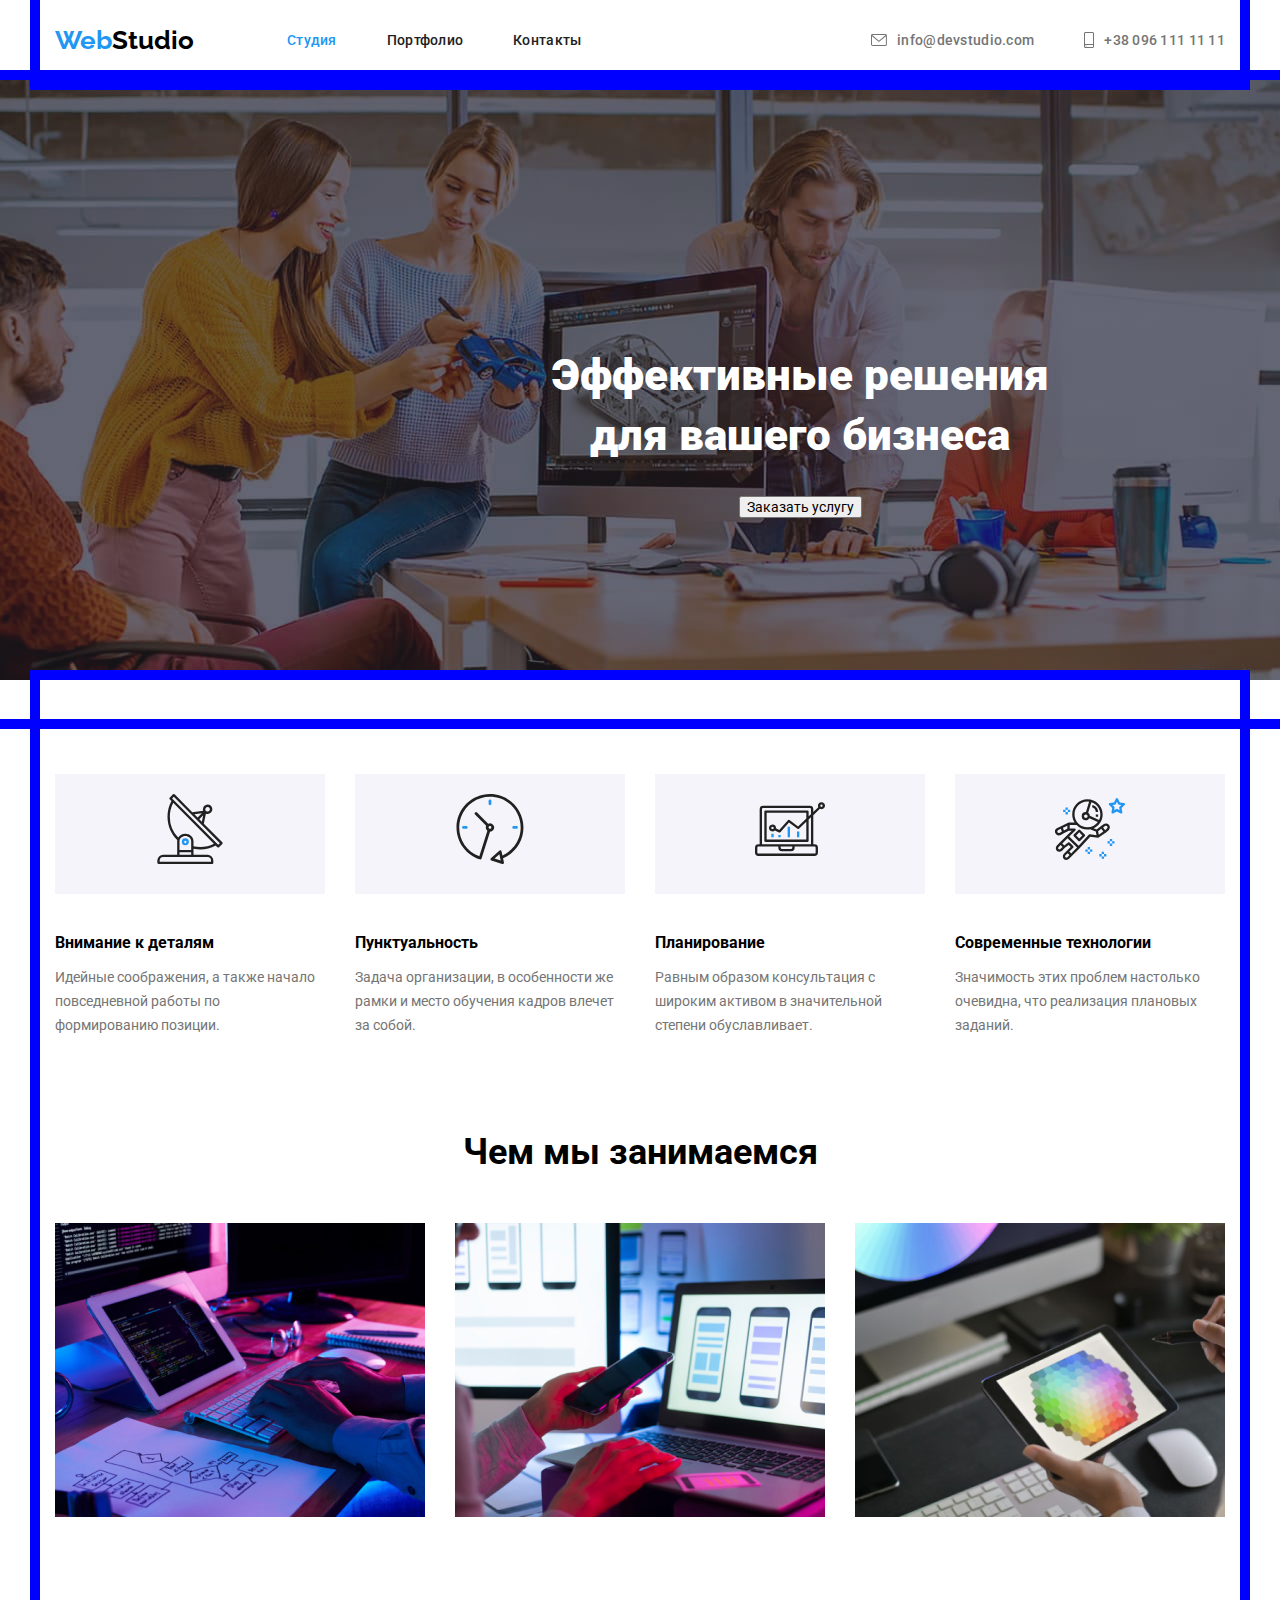
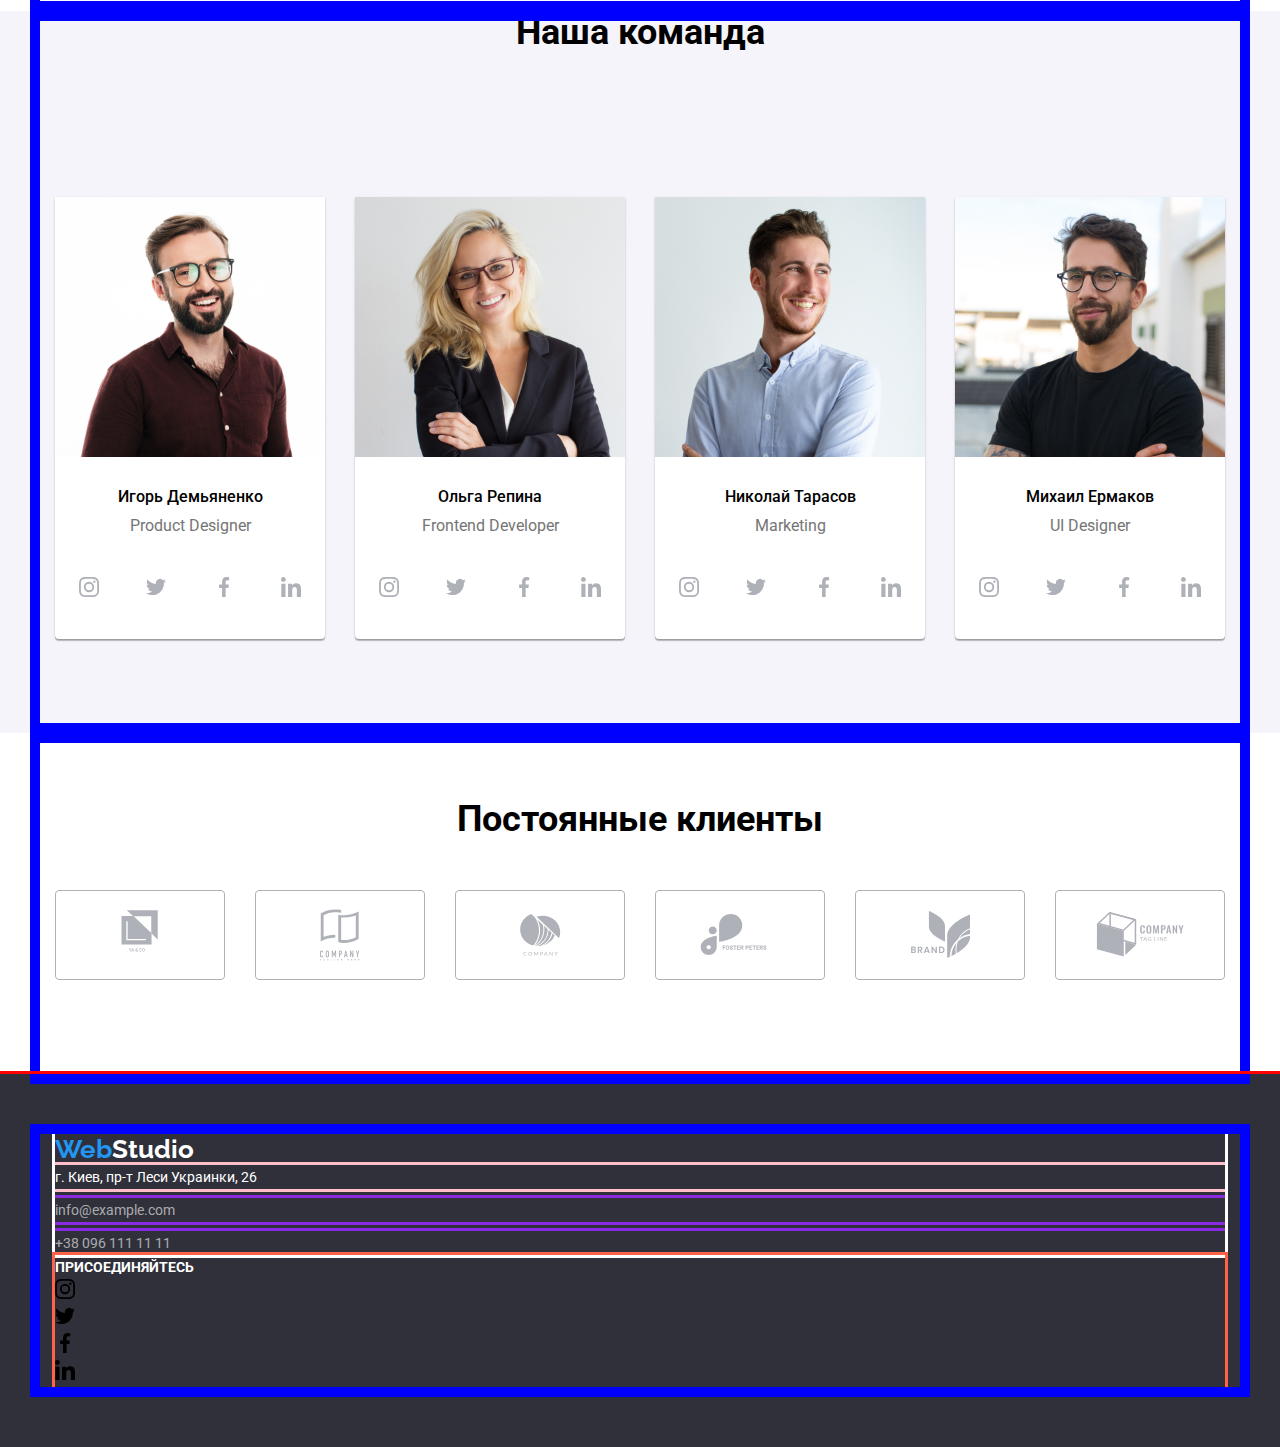
==== index.html @ 04e9a3bd "ДЗ№4" ====
<!DOCTYPE html>
<html lang="ru">
<head>
    <meta charset="UTF-8">
    <meta name="viewport" content="width=device-width, initial-scale=1.0">
    <title>Веб-студия</title>
    <link rel="stylesheet" href="./css/modern-normalize.css">
    <link rel="stylesheet" href="./css/styles.css">
    <link rel="stylesheet" href="./css/common.css">
    <link rel="preconnect" href="https://fonts.gstatic.com">
    <link href="https://fonts.googleapis.com/css2?family=Raleway:wght@700&family=Roboto:wght@400;500;700;900&display=swap"
        rel="stylesheet">
    
</head>
<body>
        <!--Хедер-->
     <header>
    
        <div class="container main-nav">
        <nav class= "site-nav">
            <a href="./index.html" class="logo"> <span class="logo-blue">Web</span><span class="logo-black">Studio</span> </a>
            
            <ul class="nav">
                <li class="nav-link"><a class="link-current" href="./index.html">Студия</a></li>
                <li class="nav-link"><a class="link" href="./portfolio.html">Портфолио</a></li>
                <li class="nav-link"><a class="link" href="#">Контакты</a></li>
            </ul>
        </nav>
        

        <ul class="auth-nav">
            
            <li class="nav-link">
                <a class="link link-svg" href="mailto:info@devstudio.com">
                    <svg class="nav-icons" width="16px" height="12px">
                        <use href="./img/sprite.svg#icon-envelope-h"></use>
                    </svg>
                    info@devstudio.com</a>
                </li>
                
            <li class="nav-link">
                <a class="link link-svg phone" href="tel:+380961111111">
                    <svg class="nav-icons" width="10px" height="16px">
                        <use href="./img/sprite.svg#icon-smartphone"></use>
                    </svg>
                    +38 096 111 11 11</a>
                </li>
       </ul>
        </div>
    
     </header>

     <main>
        <!--Герой-->
        <section class="hero-bcg">
        <div class="container hero ">
       
            <h1 class="hero-title">Эффективные решения <br>для вашего бизнеса</h1>
            <button class="btn-hero">Заказать услугу</button>
        </div>
        </section>

        <!--О нас-->
    <div class="container">
       <section class="section">

         <ul class="section-about" >
             <li class="about">
                 <a href="#">
                 <svg class="about-svg">
                    <use href="./img/sprite.svg#icon-antenna" width="70px" height="70px"></use>
                </svg>
                </a>
                
                 <h3 class="section-subtitle">Внимание к деталям</h3>
                 <p class="section-text">Идейные соображения, а также начало повседневной работы по формированию позиции.</p>
             </li>

             <li class="about" >
                 <a href="#">
                <svg class="about-svg">
                    <use href="./img/sprite.svg#icon-clock" width="70px" height="70px"></use>
                </svg>
                </a>
               
                 <h3 class="section-subtitle">Пунктуальность</h3>
                 <p class="section-text">Задача организации, в особенности же рамки и место обучения кадров влечет за собой.</p>
             </li>

             <li class="about">
                 <a href="#">
                <svg class="about-svg">
                    <use href="./img/sprite.svg#icon-diagram" width="70px" height="70px"></use>
                </svg>
                </a>
                
                 <h3 class="section-subtitle">Планирование</h3>
                 <p class="section-text">Равным образом консультация с широким активом в значительной степени обуславливает.</p>
             </li>
             
             <li class="about"> 
                 <a href="#">
                <svg class="about-svg">
                    <use href="./img/sprite.svg#icon-astronaut" width="70px" height="70px"></use>
                </svg>
                </a>
               
                 <h3 class="section-subtitle">Современные технологии</h3>
                 <p class="section-text">Значимость этих проблем настолько очевидна, что реализация плановых заданий.</p>
             </li>
         </ul>
        
         <h2  class="section-title">Чем мы занимаемся</h2>
         <ul class="section-img">
             <li class="section-card">
                 
             <img src="./img/img-1.jpg" alt="image" width="370">
           
            </li>

            <li class="section-card">
              
                <img src="./img/img-2.jpg" alt="image" width="370">
                
            </li>
            
            <li class="section-card" >
                
                <img src="./img/img-3.jpg" alt="image" width="370">
                
            </li>
         </ul>
        </section>
         </div>
  
        <!--Команда-->
    <div class="section-bcg">
    <div class="container">
       <section class="section">
         <h2 class="section-title" >Наша команда</h2>
         
         <ul class="section-team">
             <li class="section-cards">
                 
                 <div class="img-thumb">
                 <img src="./img/photo-1.jpg"  alt="photo" width="270">
                </div>

                <div class="card-content">
                 <h3 class="team">
                     Игорь Демьяненко</h3>
                 <p class="profession">Product Designer 
                    <ul class="social-networks">
                        <li class="social-links" aria-label="instagram">
                            <a href="#" class="social-contacts">
                            <svg class="icon-svg" width="20px" height="20px">
                                <use href="./img/sprite.svg#icon-instagram"></use>
                            </svg>
                            </a>
                        </li>

                        <li class="social-links" aria-label="twitter">
                            <a href="#" class="social-contacts">
                            <svg class="icon-svg" width="20px" height="20px">
                                <use href="./img/sprite.svg#icon-twitter"></use>
                            </svg>
                            </a>
                        </li>

                        <li  class="social-links" aria-label="facebook">
                            <a href="#" class="social-contacts">
                            <svg class="icon-svg" width="20px" height="20px">
                                <use href="./img/sprite.svg#icon-facebook"></use>
                            </svg>
                            </a>
                        </li>

                        <li  class="social-links" aria-label="linkedin">
                            <a href="#" class="social-contacts">
                            <svg class="icon-svg" width="20px" height="20px">
                                <use href="./img/sprite.svg#icon-linkedin"></use>
                            </svg>
                            </a>
                        </li>
                    </ul>
                 </p>
                
                </div>
             </li>
            <li class="section-cards">
                <div class="img-thumb">
                <img src="./img/photo-2.jpg" alt="photo" width="270">
                </div>

                <div class="card-content">
                <h3 class="team">Ольга Репина</h3>
                <p class="profession">Frontend Developer</p>
                 
                <ul class="social-networks">
                        <li class="social-links" aria-label="instagram">
                            <a href="#" class="social-contacts">
                            <svg class="icon-svg" width="20px" height="20px">
                                <use href="./img/sprite.svg#icon-instagram"></use>
                            </svg>
                            </a>
                        </li>

                        <li class="social-links" aria-label="twitter">
                            <a href="#" class="social-contacts">
                            <svg class="icon-svg" width="20px" height="20px">
                                <use href="./img/sprite.svg#icon-twitter"></use>
                            </svg>
                            </a>
                        </li>

                        <li  class="social-links" aria-label="facebook">
                            <a href="#" class="social-contacts">
                            <svg class="icon-svg" width="20px" height="20px">
                                <use href="./img/sprite.svg#icon-facebook"></use>
                            </svg>
                            </a>
                        </li>

                        <li  class="social-links" aria-label="linkedin">
                            <a href="#" class="social-contacts">
                            <svg class="icon-svg" width="20px" height="20px">
                                <use href="./img/sprite.svg#icon-linkedin"></use>
                            </svg>
                            </a>
                        </li>
                    </ul>
                </div>
            </li>

            <li class="section-cards">
                <div class="img-thumb">
                <img src="./img/photo-3.jpg" alt="photo" width="270">
                </div>

                <div class="card-content">
                <h3 class="team">Николай Тарасов</h3>
                <p class="profession">Marketing</p>
                  <ul class="social-networks">
                        <li class="social-links" aria-label="instagram">
                            <a href="#" class="social-contacts">
                            <svg class="icon-svg" width="20px" height="20px">
                                <use href="./img/sprite.svg#icon-instagram"></use>
                            </svg>
                            </a>
                        </li>

                        <li class="social-links" aria-label="twitter">
                            <a href="#" class="social-contacts">
                            <svg class="icon-svg" width="20px" height="20px">
                                <use href="./img/sprite.svg#icon-twitter"></use>
                            </svg>
                            </a>
                        </li>

                        <li  class="social-links" aria-label="facebook">
                            <a href="#" class="social-contacts">
                            <svg class="icon-svg" width="20px" height="20px">
                                <use href="./img/sprite.svg#icon-facebook"></use>
                            </svg>
                            </a>
                        </li>

                        <li  class="social-links" aria-label="linkedin">
                            <a href="#" class="social-contacts">
                            <svg class="icon-svg" width="20px" height="20px">
                                <use href="./img/sprite.svg#icon-linkedin"></use>
                            </svg>
                            </a>
                        </li>
                    </ul>
                </div>
            </li>

            <li class="section-cards">
                <div class="img-thumb">
                <img src="./img/photo-4.jpg" alt="photo" width="270">
                </div>

                <div class="card-content">
                <h3 class="team">Михаил Ермаков</h3>
                <p class="profession">UI Designer</p>
                  <ul class="social-networks">
                        <li class="social-links" aria-label="instagram">
                            <a href="#" class="social-contacts">
                            <svg class="icon-svg" width="20px" height="20px">
                                <use href="./img/sprite.svg#icon-instagram"></use>
                            </svg>
                            </a>
                        </li>

                        <li class="social-links" aria-label="twitter">
                            <a href="#" class="social-contacts">
                            <svg class="icon-svg" width="20px" height="20px">
                                <use href="./img/sprite.svg#icon-twitter"></use>
                            </svg>
                            </a>
                        </li>

                        <li  class="social-links" aria-label="facebook">
                            <a href="#" class="social-contacts">
                            <svg class="icon-svg" width="20px" height="20px">
                                <use href="./img/sprite.svg#icon-facebook"></use>
                            </svg>
                            </a>
                        </li>

                        <li  class="social-links" aria-label="linkedin">
                            <a href="#" class="social-contacts">
                            <svg class="icon-svg" width="20px" height="20px">
                                <use href="./img/sprite.svg#icon-linkedin"></use>
                            </svg>
                            </a>
                        </li>
                    </ul>
                </div>
            </li>
            
         </ul>
       </section>
    </div>
    </div>

        <!--Клиенты-->
    <div class="container">
        <section class="section-clients">
            <h2 class="section-title">Постоянные клиенты</h2>
            <ul class="clients-logo">

                <li class="clients-card">
                    <a href="#" class="clients-link">
                    <svg class="card-logo"  width="44px" height="49px"> 
                        <use href="./img/sprite.svg#icon-logo-1"></use>
                    </svg>
                    </a>
                </li>

                <li class="clients-card">
                    <a href="#" class="clients-link">
                    <svg class="card-logo"  width="40px" height="52px">
                        <use href="./img/sprite.svg#icon-logo-2"></use>
                    </svg>
                    </a>
                </li>

                <li class="clients-card">
                    <a href="#" class="clients-link">
                    <svg class="card-logo"  width="41px" height="42px">
                        <use href="./img/sprite.svg#icon-logo-3"></use>
                    </svg>
                    </a>
                </li>

                <li class="clients-card">
                    <a href="#" class="clients-link">
                    <svg class="card-logo"  width="80px" height="42px">
                        <use href="./img/sprite.svg#icon-logo-4"></use>
                    </svg>
                    </a>
                </li>

                <li class="clients-card"> 
                    <a href="#" class="clients-link">
                    <svg class="card-logo"  width="59px" height="47px">
                        <use href="./img/sprite.svg#icon-logo-5"></use>
                    </svg>
                    </a>
                </li>

                <li class="clients-card">
                    <a href="#" class="clients-link">
                    <svg class="card-logo" width="89px" height="45px">
                        <use href="./img/sprite.svg#icon-logo-6" ></use> 
                    </svg>
                    </a>
                </li>
            </ul>

        
           
        </section>
    </div>
    
    </main>
    
    <footer>
        <div class="footer">
        <div class="container ">
        <div  class="footer-contacts">
        <span class="footer-logo">
            <a class="logo" href="./index.html"><span class="logo-blue">Web</span><span class="logo-white">Studio</span></a>
        </span>
        <address class="address">
            <p class="address-text">г. Киев, пр-т Леси Украинки, 26</p>
            <ul class="footer-address">
                <li class="mail"><a class="address-link" href="mailto:info@example.com">info@example.com</a></li>
                <li><a class="address-link" href="tel:+380991111111">+38 096 111 11 11</a></li>
            </ul>
        </address>
        </div>
        
        <div class="footer-social-links">
        <b class="footer-title" >ПРИСОЕДИНЯЙТЕСЬ</b>
        <ul >
            <li class=>
                <a href="#">
                <svg class="card-logo" width="20px" height="20px">
                    <use href="./img/sprite.svg#icon-instagram"></use>
                </svg>
                </a>
            </li>
            <li class=>
                <a href="#" >
                <svg class="card-logo" width="20px" height="20px">
                    <use href="./img/sprite.svg#icon-twitter"></use>
                </svg>
                </a>
            </li>
            <li class="footer-links">
                <a href="#" >
                <svg class="card-logo" width="20px" height="20px">
                    <use href="./img/sprite.svg#icon-facebook"></use>
                </svg>
                </a>
            </li>
            <li>
                <a href="#" >
                <svg class="card-logo" width="20px" height="20px"> 
                    <use href="./img/sprite.svg#icon-linkedin" ></use>
                </svg>
                </a>
            </li>
        </ul>
        </div>
        </div>
        </div>
    </footer>
</body>
</html>
---- css/styles.css ----
html {
  box-sizing: border-box;
}

*,
*::before,
*::after {
  box-sizing: border-box;
}

.container {
  width: 1200px;
  padding-left: 15px;
  padding-right: 15px;
  margin-left: auto;
  margin-right: auto;
}

/*Хедер*/
.phone {
  text-align: center;
}

.nav-icons {
  margin-right: 10px;
  fill: currentColor;
}

.nav {
  display: flex;
}

.site-nav {
  display: flex;
  align-items: center;
}

.main-nav {
  display: flex;
}

.nav .nav-link + .nav-link {
  margin-left: 50px;
}

.auth-nav {
  display: flex;
  align-items: center;
  margin-left: auto;
}

.line {
  border-bottom: 1px solid var(--border-line);
}

.auth-nav .nav-link + .nav-link {
  margin-left: 50px;
}

.link.link-svg {
  display: flex;
  align-items: center;
}

/*Иконки ссылок навигации*/

/*Шрифты*/
body {
  font-family: "Roboto", sans-serif;
  font-size: 14px;
  font-weight: 400;
  line-height: 24px;
  margin: 0;
}

.logo {
  font-family: "Raleway", sans-serif;
  font-weight: bold;
  font-size: 26px;
  line-height: 31px;
  margin-right: 93px;
}

.logo .logo-blue {
  color: var(--text-blue);
}

.logo .logo-white {
  color: var(--text-white);
}

.logo .logo-black {
  color: var(--text-black);
}

/*ссылки, кнопки/main*/

.link,
.link-current {
  display: block;
  padding-top: 32px;
  padding-bottom: 32px;

  color: var(--text-dark-gray);
  font-weight: 500;

  font-size: 14px;
  line-height: 16px;
  letter-spacing: 0.02em;
}

.link:hover,
.link:focus,
.link-current {
  color: var(--text-blue);
}

.link-svg {
  color: var(--text-gray);
}

.hero {
  width: 1600px;
  text-align: center;
  padding-top: 200px;
  padding-bottom: 200px;
}

.hero-bcg {
  height: 600px;
  max-width: 1600px;
  margin-left: auto;
  margin-right: auto;
  background-color: var(--background);
  background-image: linear-gradient(
      to right,
      rgba(47, 48, 58, 0.4),
      rgba(47, 48, 58, 0.4)
    ),
    url(../img/Img-hero.jpg);
  background-repeat: no-repeat;
  background-position: center;
  background-size: cover;
}

/*Заголовки секций*/

.hero .hero-title {
  color: var(--text-white);
  margin-top: 0;
  padding-top: 65px;
  font-weight: 900;
  font-size: 44px;
  line-height: 60px;
  margin-bottom: var(--value-margin);
}

/*О нас*/

.about-svg {
  padding: 20px 100px;
  margin-bottom: 30px;
  width: 270px;
  height: 120px;
  background-color: var(--section-bcg);
}

.section-about {
  display: flex;
  flex-wrap: wrap;
  margin-left: calc(-1 * var(--value-margin));

  padding-top: 94px;
  padding-bottom: 94px;
}

.section-about > .about {
  flex-basis: calc(100% / 4 - var(--value-margin));
  margin-left: var(--value-margin);
  display: inline-block;
}

.section-img {
  display: flex;
  flex-wrap: wrap;
  margin-left: calc(-1 * var(--value-margin));
  padding-bottom: 94px;
}

.section-img > .section-card {
  flex-basis: calc(100% / 3 - var(--value-margin));
  margin-left: 30px;
}

.section-title {
  color: var(--text-black);
  margin-top: 0;
  margin-bottom: 50px;

  font-weight: bold;
  font-size: 36px;
  line-height: 42px;
  text-align: center;
}

.img-thumb {
  margin-bottom: 30px;
}

.section .section-subtitle .footer-subtitle {
  color: var(--text-dark-gray);
  margin-top: 0;
  margin-bottom: 10px;

  font-weight: bold;
  font-size: 14px;
  line-height: 16px;
}

.section .section-text {
  color: var(--text-gray);
  margin-top: 0;
  margin-bottom: 0;
}

/*Герой*/

.hero {
  width: 1600px;
  text-align: center;
}

.hero-bcg {
  height: 600px;
  max-width: 1600px;
  margin-left: auto;
  margin-right: auto;
  background-color: var(--background);
  background-image: linear-gradient(
      to right,
      rgba(47, 48, 58, 0.4),
      rgba(47, 48, 58, 0.4)
    ),
    url(../img/Img-hero.jpg);
  background-repeat: no-repeat;
  background-position: center;
  background-size: cover;
}

/*Команда*/

.profession {
  display: block;
}

.section-bcg {
  background-color: var(--section-bcg);
}

.section-team {
  padding-top: 94px;
  margin: 0;
  display: flex;
  flex-wrap: wrap;
  padding-bottom: 94px;

  margin-left: calc(-1 * var(--indent-card));
}

.section-team > .section-cards {
  flex-basis: calc(100% / 4 - var(--indent-card));
  margin-left: var(--indent-card);
  box-shadow: 0px 1px 3px rgba(0, 0, 0, 0.12), 0px 1px 1px rgba(0, 0, 0, 0.14),
    0px 2px 1px rgba(0, 0, 0, 0.2);
  background: var(--bcg-white);

  border-radius: 0px 0px 4px 4px;
}

.team {
  color: var(--text-black);
  margin-top: 0;
  margin-bottom: 10px;

  font-weight: 500;
  font-size: 16px;
  line-height: 19px;
}

.profession {
  color: var(--text-gray);
  margin-top: 0;
  margin-bottom: 30px;

  font-weight: normal;
  font-size: 16px;
  line-height: 19px;
}

.card-content {
  text-align: center;
}

.social-networks {
  padding-bottom: 30px;
  margin: auto;
  list-style: none;
  display: flex;
}

.social-links {
  display: block;
  margin: auto;
  width: 44px;
  height: 44px;
}

.social-contacts {
  display: flex;
  justify-content: center;
  align-items: center;
  width: 44px;
  height: 44px;
  color: var(--border-logo);
}

.social-contacts:hover,
.social-contacts:focus {
  background-color: var(--btn-blue);
  color: var(--text-white);
  border-radius: 50%;
}

.icon-svg {
  fill: currentColor;
}

.icon-svg:hover,
.icon-svg:focus {
  fill: var(--text-white);
}

/*Клиенты*/
.section-clients .section-title {
  padding-top: 65px;
}

.clients-logo .clients-card + .clients-card {
  margin-left: 30px;
}

.clients-logo {
  padding: 0;
  margin: 0;
  list-style: none;
  display: flex;
  justify-content: center;
  padding-bottom: 94px;
}

.clients-link {
  display: flex;
  justify-content: center;
  align-items: center;
  width: 170px;
  height: 90px;
  box-sizing: border-box;
  fill: var(--border-logo);
  border: solid 1px var(--border-logo);
  border-radius: 4px;
}

.clients-link:hover,
.clients-link:focus {
  fill: var(--btn-blue);
  border: solid 1px var(--btn-blue);
}

/*Портфолио*/
.visually-hidden {
  position: absolute;
  width: 1px;
  height: 1px;
  margin: -1px;
  border: 0;
  padding: 0;

  white-space: nowrap;
  clip-path: inset(100%);
  clip: rect(0 0 0 0);
  overflow: hidden;
}

.buttons {
  text-align: center;
  padding-top: 94px;
  margin-bottom: 50px;
  font-weight: 500;
  font-size: 16px;
  line-height: 26px;
}

.buttons .btn-text {
  color: var(--text-dark-gray);
  border: none;
  background: none;
  outline: none;
  padding: 6px 22px;
  border-radius: 4px;
}

.buttons .item {
  text-decoration: none;
  color: var(--text-white);
  background-color: var(--border-card);
  border: none;
  display: inline-block;

  border-radius: 4px;
}

.buttons .item + .item {
  margin-left: 8px;
}

.btn-text:hover,
.btn-text:focus {
  color: var(--text-white);
  background-color: var(--btn-blue);
}

.item:hover,
.item:focus {
  background-color: var(--btn-blue);
}

.projects {
  padding-bottom: 94px;
  margin: 0;
  display: flex;
  flex-wrap: wrap;

  margin-left: calc(-1 * var(--indent-card));
  margin-top: calc(-1 * var(--indent-card));
}

.projects > .card {
  flex-basis: calc(100% / 3 - var(--indent-card));
  margin-left: var(--indent-card);
  margin-top: var(--indent-card);
  border: 1px solid var(--border-card);
  background: var(--bcg-white);
}

.card-thumb {
  margin-bottom: 20px;
}

.card-text {
  padding: 20px 24px;
}

.projects .projects-title {
  color: var(--text-dark-gray);
  margin-top: 0;
  margin-bottom: 4px;

  font-weight: bold;
  font-size: 18px;
  line-height: 36px;
}

.projects .projects-text {
  font-weight: normal;
  font-size: 16px;
  line-height: 30px;
  color: var(--text-gray);
}

/*Подвал*/

.container {
  outline: 10px solid blue;
}

.footer-container {
  outline: solid yellow;
}

.footer-title {
  font-style: normal;
  font-weight: bold;
  font-size: 14px;
  line-height: 16px;
  color: var(--text-white);
}

.footer {
  padding: 60px 0;
  background-color: var(--background);
  outline: solid red;
}

.footer-contacts {
  outline: solid white;
}

.footer-logo {
  padding-bottom: 20px;

  outline: solid greenyellow;
}

.address .address-link {
  color: var(--text-white-op06);

  outline: solid blueviolet;
}

.address .address-text {
  color: var(--text-white);

  outline: solid pink;
}

.mail {
  margin: 9px 0;
}

.footer-social-links {
  outline: solid tomato;
}
---- css/common.css ----
:root {
  /*Цвет текста*/

  --text-blue: rgba(33, 150, 243, 1);

  --text-black: rgba(0, 0, 0, 1);
  --text-dark-gray: rgba(33, 33, 33, 1);
  --text-gray: rgba(117, 117, 117, 1);

  --text-white: rgba(255, 255, 255, 1);
  --text-white-op06: rgba(255, 255, 255, 0.6);

  /*Цвет фона*/

  --btn-blue: rgba(33, 150, 243, 1);

  --btn-white: rgba(245, 244, 250, 1);
  --background: rgba(47, 48, 58, 1);
  --section-bcg: rgba(245, 244, 250, 1);
  --bcg-white: rgba(255, 255, 255, 1);

  /*Портфолио|Сетка*/

  --indent-card: 30px;
  --border-card: rgba(238, 238, 238, 1);
  --border-line: rgba(236, 236, 236, 1);

  /*Главная|Сетки*/

  --value-margin: 30px;

  /*Клиенты*/
  --border-logo: rgba(175, 177, 184, 1);
}
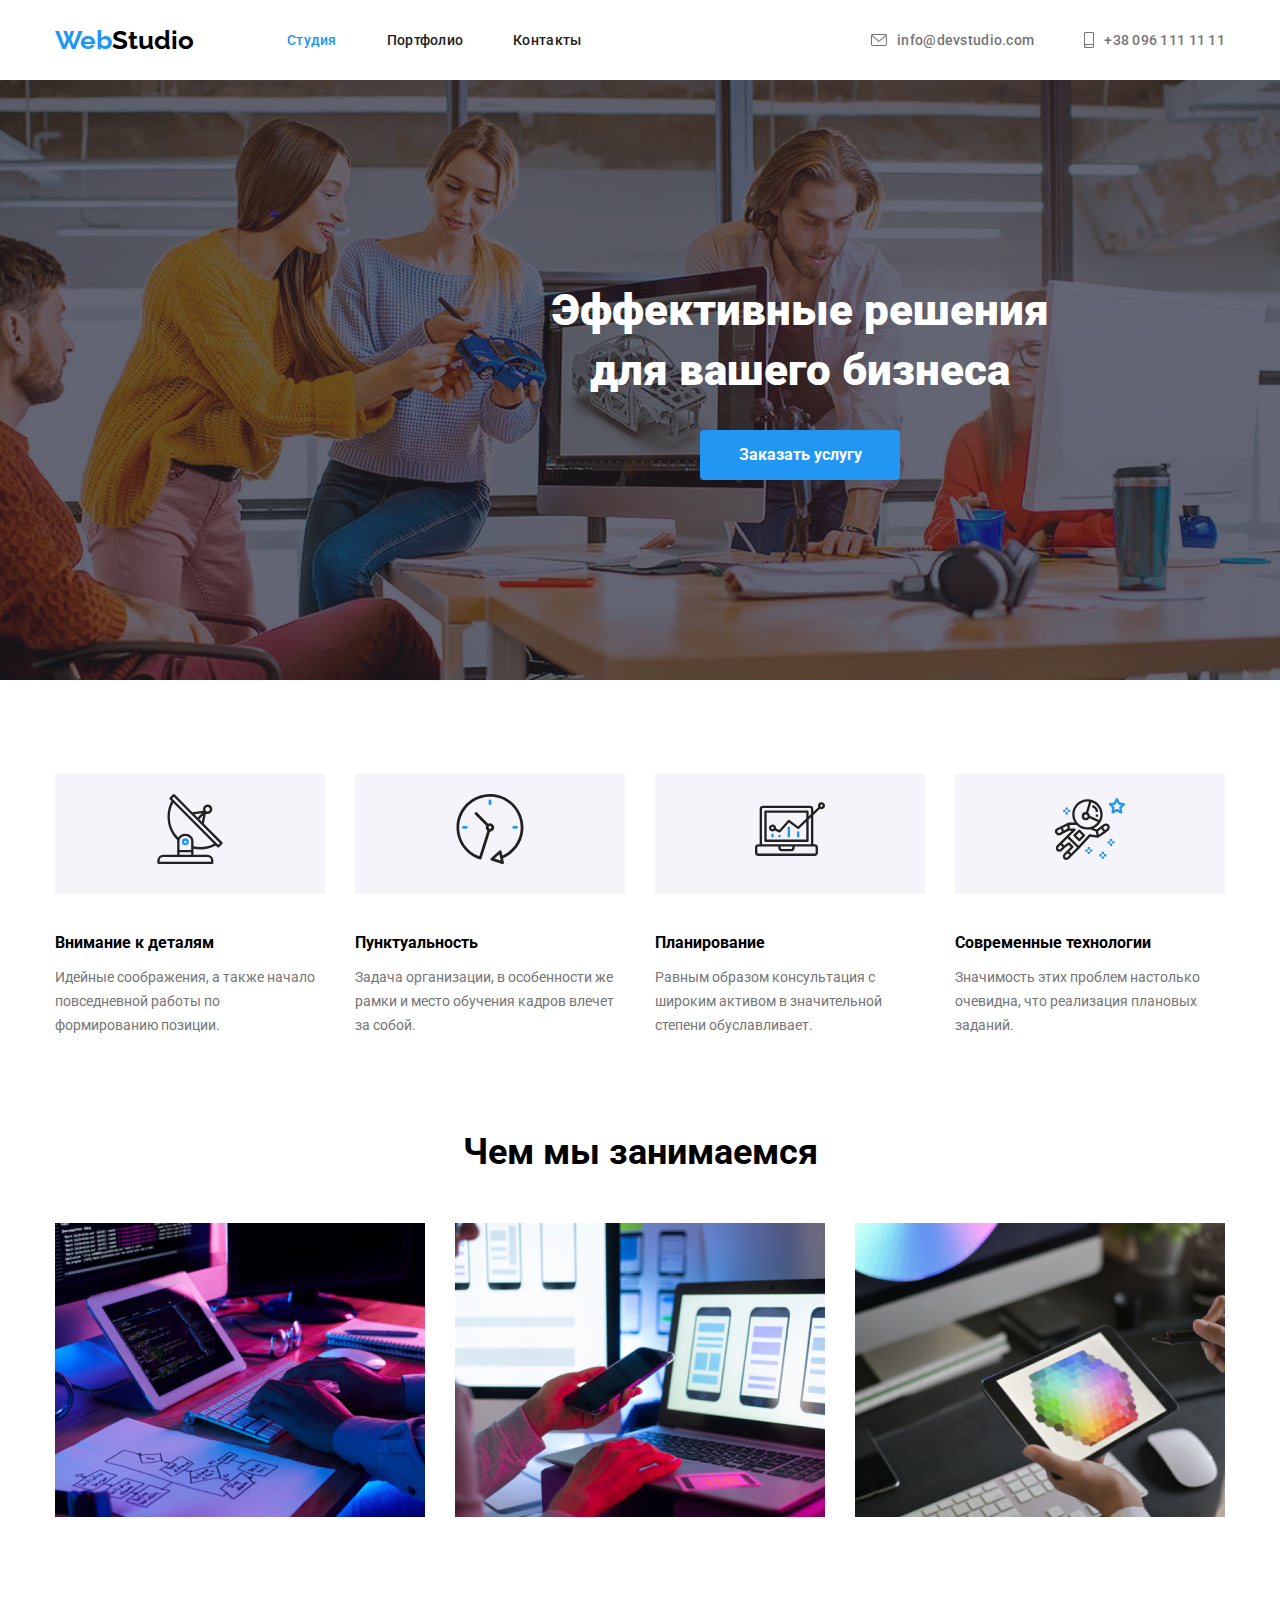
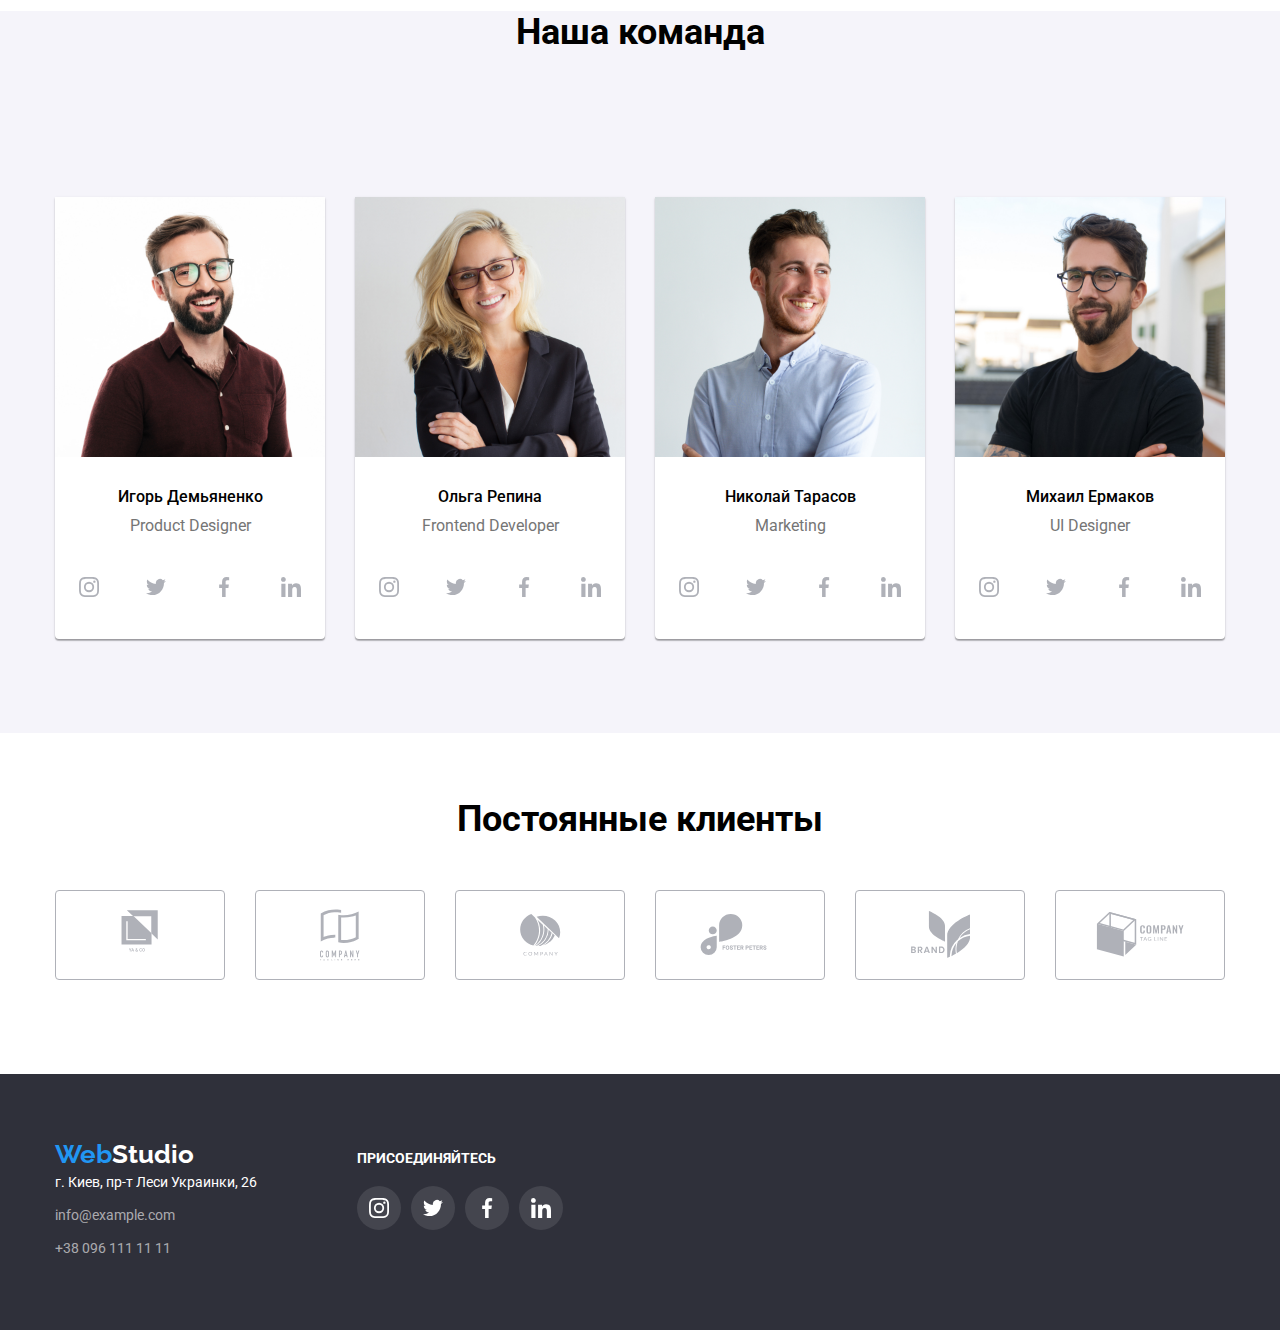
==== commit 3eb3e862: "Закончила Футер" ====
--- a/index.html
+++ b/index.html
@@ -389,7 +389,7 @@
     
     <footer>
         <div class="footer">
-        <div class="container ">
+        <div class="container footer-container">
         <div  class="footer-contacts">
         <span class="footer-logo">
             <a class="logo" href="./index.html"><span class="logo-blue">Web</span><span class="logo-white">Studio</span></a>
@@ -405,31 +405,31 @@
         
         <div class="footer-social-links">
         <b class="footer-title" >ПРИСОЕДИНЯЙТЕСЬ</b>
-        <ul >
-            <li class=>
-                <a href="#">
-                <svg class="card-logo" width="20px" height="20px">
+        <ul class="footer-svg">
+            <li class="f-link">
+                <a href="#" class="footer-links">
+                <svg class="footer-card" width="20px" height="20px">
                     <use href="./img/sprite.svg#icon-instagram"></use>
                 </svg>
                 </a>
             </li>
-            <li class=>
-                <a href="#" >
-                <svg class="card-logo" width="20px" height="20px">
+            <li class="f-link">
+                <a href="#" class="footer-links">
+                <svg class="footer-card" width="20px" height="20px">
                     <use href="./img/sprite.svg#icon-twitter"></use>
                 </svg>
                 </a>
             </li>
-            <li class="footer-links">
-                <a href="#" >
-                <svg class="card-logo" width="20px" height="20px">
+            <li class="f-link">
+                <a href="#" class="footer-links">
+                <svg class="footer-card" width="20px" height="20px">
                     <use href="./img/sprite.svg#icon-facebook"></use>
                 </svg>
                 </a>
             </li>
-            <li>
-                <a href="#" >
-                <svg class="card-logo" width="20px" height="20px"> 
+            <li class="f-link">
+                <a href="#" class="footer-links">
+                <svg class="footer-card" width="20px" height="20px"> 
                     <use href="./img/sprite.svg#icon-linkedin" ></use>
                 </svg>
                 </a>
--- a/css/styles.css
+++ b/css/styles.css
@@ -119,11 +119,13 @@
   color: var(--text-gray);
 }
 
+/*Герой*/
+
 .hero {
   width: 1600px;
+  height: 600px;
   text-align: center;
   padding-top: 200px;
-  padding-bottom: 200px;
 }
 
 .hero-bcg {
@@ -143,12 +145,26 @@
   background-size: cover;
 }
 
+.btn-hero {
+  display: inline-block;
+  border-radius: 4px;
+  padding: 10px 32px;
+  min-width: 200px;
+  min-height: 50px;
+
+  color: var(--text-white);
+  background-color: var(--btn-blue);
+  border: none;
+  font-size: 16px;
+  font-weight: 700;
+  line-height: 30px;
+}
+
 /*Заголовки секций*/
 
 .hero .hero-title {
   color: var(--text-white);
   margin-top: 0;
-  padding-top: 65px;
   font-weight: 900;
   font-size: 44px;
   line-height: 60px;
@@ -221,30 +237,6 @@
   color: var(--text-gray);
   margin-top: 0;
   margin-bottom: 0;
-}
-
-/*Герой*/
-
-.hero {
-  width: 1600px;
-  text-align: center;
-}
-
-.hero-bcg {
-  height: 600px;
-  max-width: 1600px;
-  margin-left: auto;
-  margin-right: auto;
-  background-color: var(--background);
-  background-image: linear-gradient(
-      to right,
-      rgba(47, 48, 58, 0.4),
-      rgba(47, 48, 58, 0.4)
-    ),
-    url(../img/Img-hero.jpg);
-  background-repeat: no-repeat;
-  background-position: center;
-  background-size: cover;
 }
 
 /*Команда*/
@@ -478,55 +470,80 @@
 }
 
 /*Подвал*/
-
-.container {
-  outline: 10px solid blue;
-}
-
-.footer-container {
-  outline: solid yellow;
+.footer-logo .logo {
+  padding-top: 60px;
 }
 
 .footer-title {
+  display: inline-block;
   font-style: normal;
   font-weight: bold;
   font-size: 14px;
   line-height: 16px;
+  margin-bottom: 20px;
   color: var(--text-white);
 }
 
 .footer {
-  padding: 60px 0;
   background-color: var(--background);
-  outline: solid red;
 }
 
 .footer-contacts {
-  outline: solid white;
+  display: inline-block;
 }
 
 .footer-logo {
   padding-bottom: 20px;
-
-  outline: solid greenyellow;
 }
 
 .address .address-link {
   color: var(--text-white-op06);
-
-  outline: solid blueviolet;
 }
 
 .address .address-text {
   color: var(--text-white);
-
-  outline: solid pink;
 }
 
 .mail {
   margin: 9px 0;
 }
 
+.footer-svg {
+  display: flex;
+  align-items: center;
+}
+
 .footer-social-links {
-  outline: solid tomato;
-}
+  display: inline-block;
+  margin-left: 70px;
+  padding-top: 72px;
+  padding-bottom: 100px;
+}
+
+.footer-links {
+  display: flex;
+  justify-content: center;
+  align-items: center;
+  width: 44px;
+  height: 44px;
+  background-color: var(--bcg-links);
+  border-radius: 50%;
+}
+
+.footer-links:focus,
+.footer-links:hover {
+  background-color: var(--btn-blue);
+}
+
+.footer-card {
+  fill: var(--text-white);
+}
+
+.footer-container {
+  display: flex;
+  align-items: baseline;
+}
+
+.footer-svg .f-link + .f-link {
+  margin-left: 10px;
+}
--- a/css/common.css
+++ b/css/common.css
@@ -18,6 +18,7 @@
   --background: rgba(47, 48, 58, 1);
   --section-bcg: rgba(245, 244, 250, 1);
   --bcg-white: rgba(255, 255, 255, 1);
+  --bcg-links: rgba(255, 255, 255, 0.1);
 
   /*Портфолио|Сетка*/
 
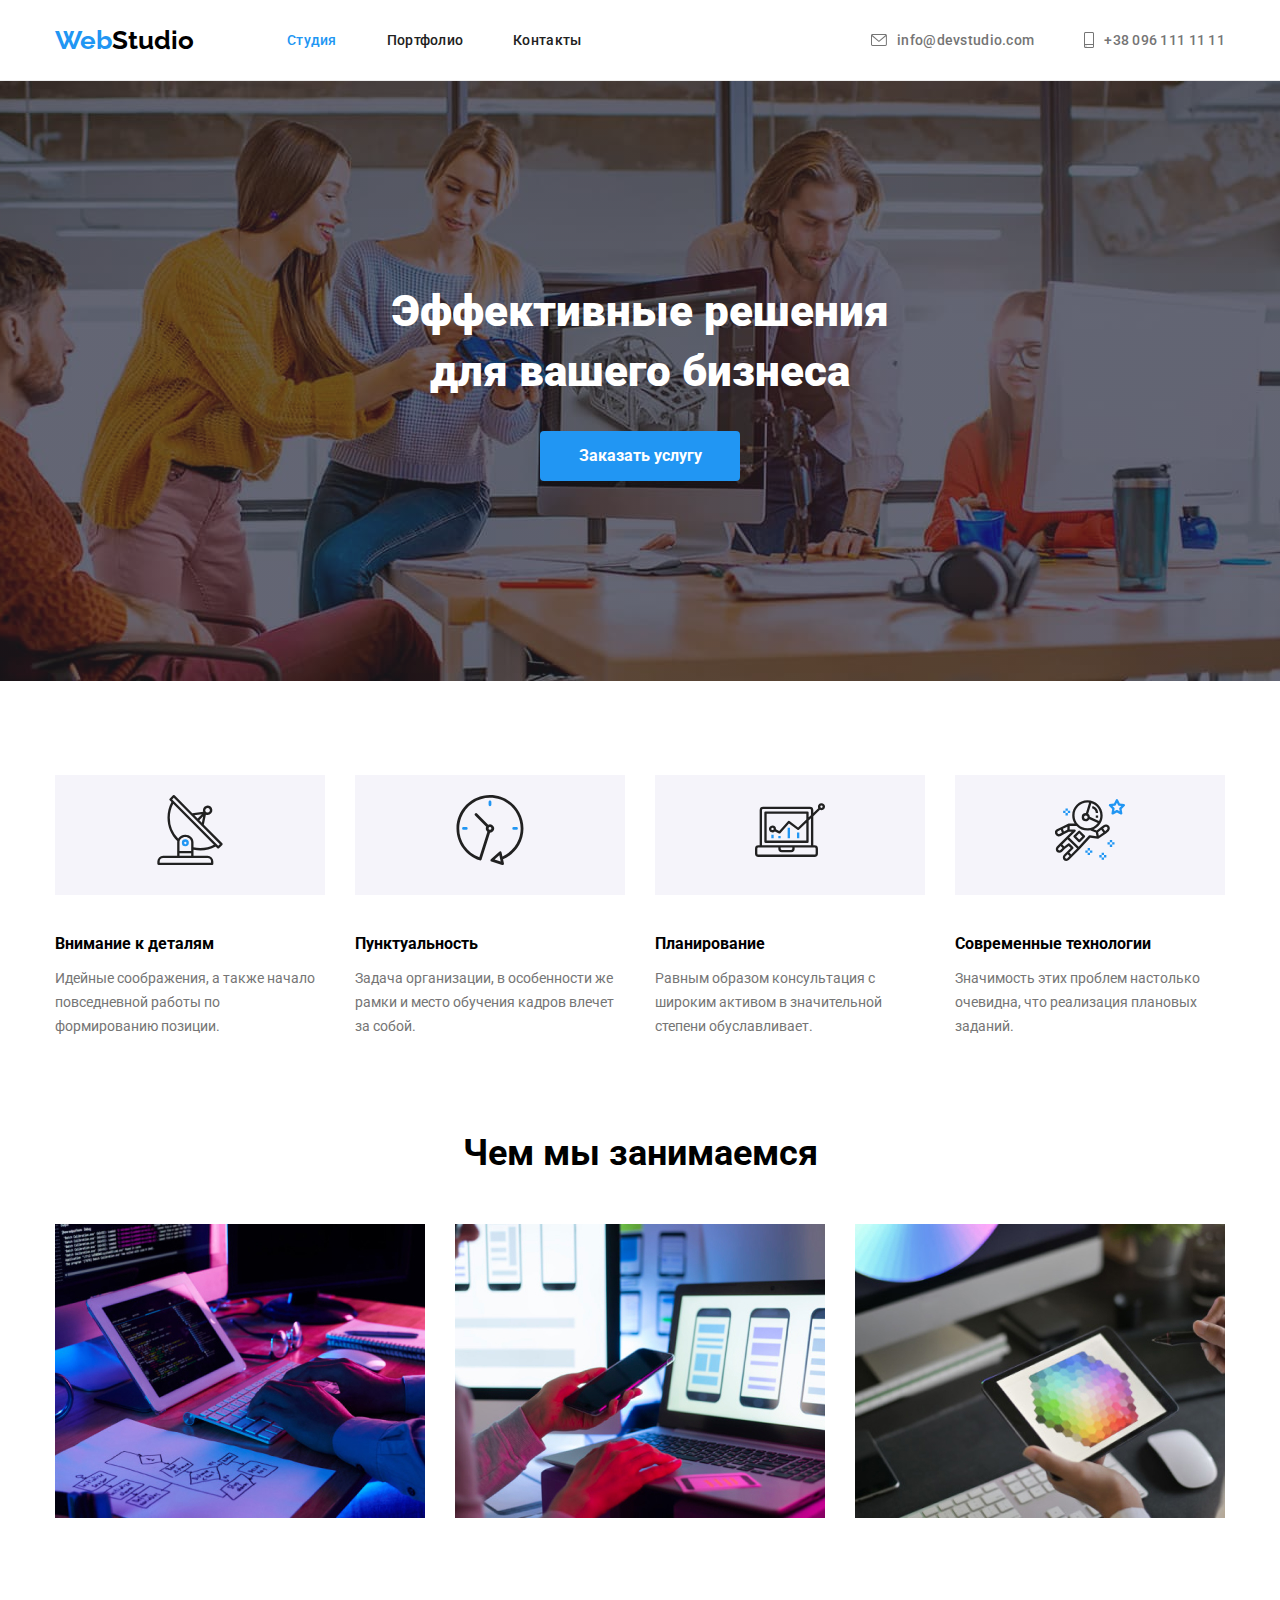
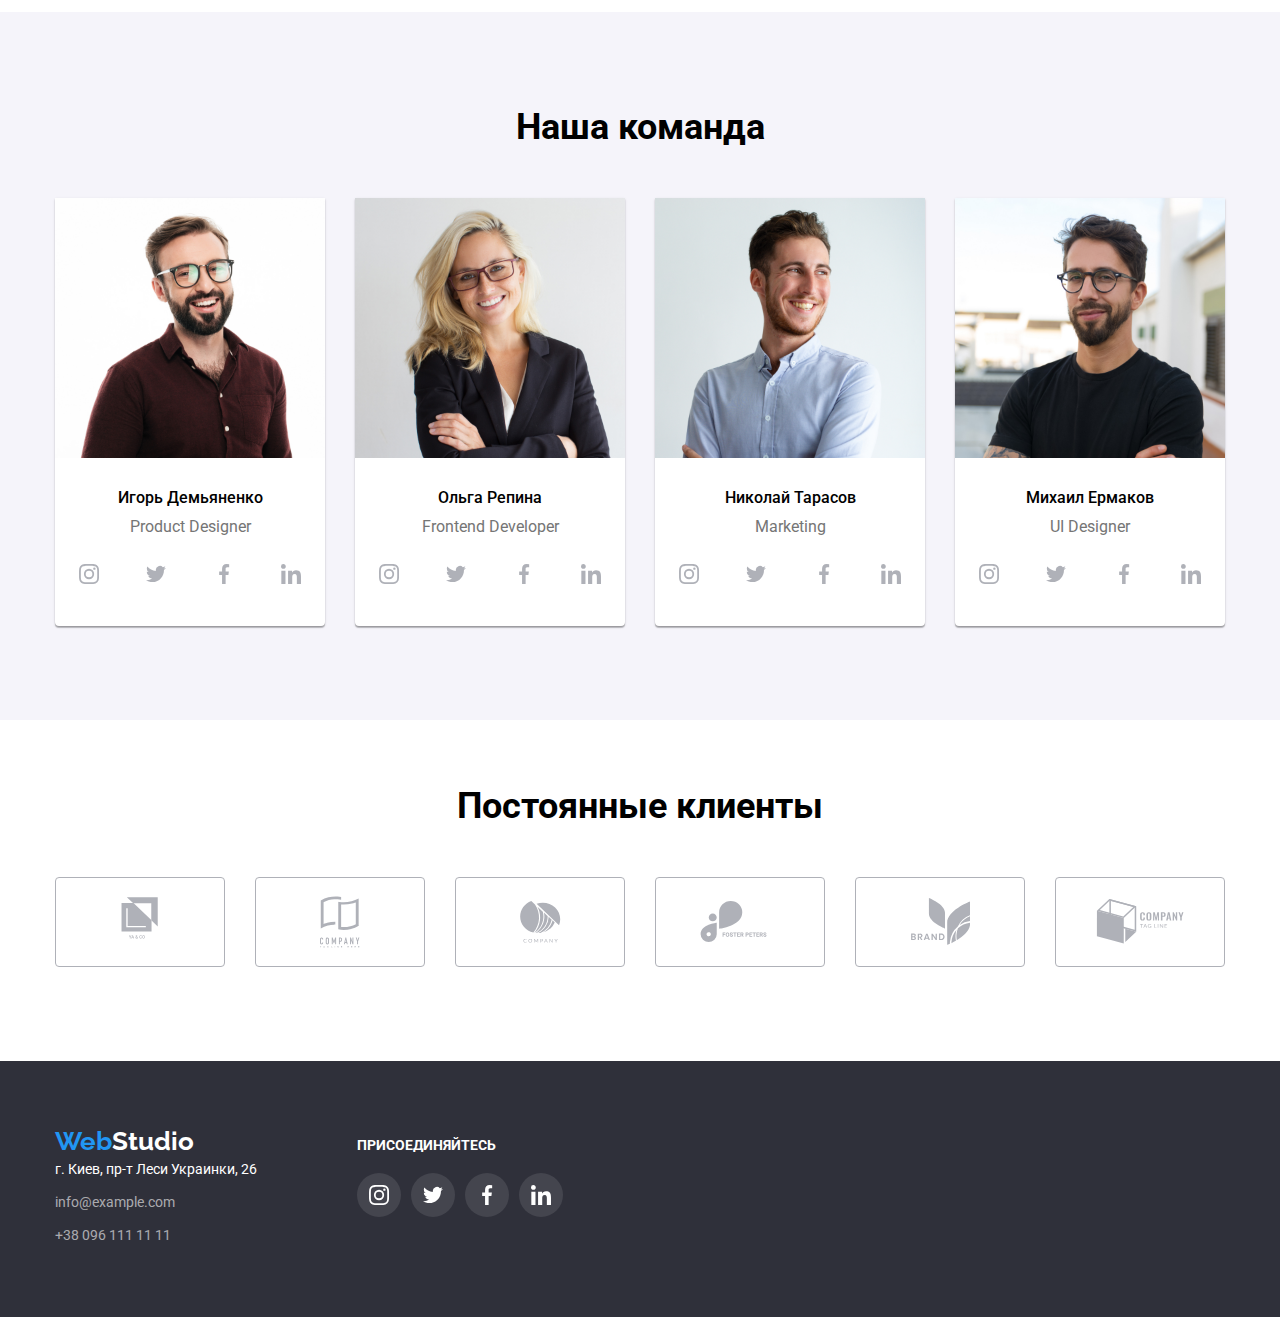
==== commit fe02a67a: "Внесла правки" ====
--- a/index.html
+++ b/index.html
@@ -14,8 +14,8 @@
 </head>
 <body>
         <!--Хедер-->
-     <header>
-    
+     <header class="line">
+
         <div class="container main-nav">
         <nav class= "site-nav">
             <a href="./index.html" class="logo"> <span class="logo-blue">Web</span><span class="logo-black">Studio</span> </a>
@@ -386,7 +386,7 @@
     </div>
     
     </main>
-    
+     
     <footer>
         <div class="footer">
         <div class="container footer-container">
@@ -406,14 +406,14 @@
         <div class="footer-social-links">
         <b class="footer-title" >ПРИСОЕДИНЯЙТЕСЬ</b>
         <ul class="footer-svg">
-            <li class="f-link">
+            <li class="f-link" aria-label="instagram" >
                 <a href="#" class="footer-links">
                 <svg class="footer-card" width="20px" height="20px">
                     <use href="./img/sprite.svg#icon-instagram"></use>
                 </svg>
                 </a>
             </li>
-            <li class="f-link">
+            <li class="f-link"  aria-label="twitter">
                 <a href="#" class="footer-links">
                 <svg class="footer-card" width="20px" height="20px">
                     <use href="./img/sprite.svg#icon-twitter"></use>
@@ -421,13 +421,13 @@
                 </a>
             </li>
             <li class="f-link">
-                <a href="#" class="footer-links">
+                <a href="#" class="footer-links" aria-label="facebook">
                 <svg class="footer-card" width="20px" height="20px">
                     <use href="./img/sprite.svg#icon-facebook"></use>
                 </svg>
                 </a>
             </li>
-            <li class="f-link">
+            <li class="f-link" aria-label="linkedin">
                 <a href="#" class="footer-links">
                 <svg class="footer-card" width="20px" height="20px"> 
                     <use href="./img/sprite.svg#icon-linkedin" ></use>
--- a/css/styles.css
+++ b/css/styles.css
@@ -122,8 +122,8 @@
 /*Герой*/
 
 .hero {
-  width: 1600px;
-  height: 600px;
+  max-width: 1600px;
+  max-height: 600px;
   text-align: center;
   padding-top: 200px;
 }
@@ -187,7 +187,6 @@
   margin-left: calc(-1 * var(--value-margin));
 
   padding-top: 94px;
-  padding-bottom: 94px;
 }
 
 .section-about > .about {
@@ -210,6 +209,7 @@
 
 .section-title {
   color: var(--text-black);
+  padding-top: 94px;
   margin-top: 0;
   margin-bottom: 50px;
 
@@ -225,9 +225,7 @@
 
 .section .section-subtitle .footer-subtitle {
   color: var(--text-dark-gray);
-  margin-top: 0;
   margin-bottom: 10px;
-
   font-weight: bold;
   font-size: 14px;
   line-height: 16px;
@@ -250,7 +248,6 @@
 }
 
 .section-team {
-  padding-top: 94px;
   margin: 0;
   display: flex;
   flex-wrap: wrap;
@@ -282,7 +279,7 @@
 .profession {
   color: var(--text-gray);
   margin-top: 0;
-  margin-bottom: 30px;
+  margin-bottom: 16px;
 
   font-weight: normal;
   font-size: 16px;
@@ -392,6 +389,12 @@
   line-height: 26px;
 }
 
+.item:hover,
+.item:focus {
+  box-shadow: 0px 3px 1px rgba(0, 0, 0, 0.1), 0px 1px 2px rgba(0, 0, 0, 0.08),
+    0px 2px 2px rgba(0, 0, 0, 0.12);
+}
+
 .buttons .btn-text {
   color: var(--text-dark-gray);
   border: none;
@@ -469,6 +472,11 @@
   color: var(--text-gray);
 }
 
+.card:focus,
+.card:hover {
+  box-shadow: 0px 4px 4px rgba(0, 0, 0, 0.25);
+}
+
 /*Подвал*/
 .footer-logo .logo {
   padding-top: 60px;
